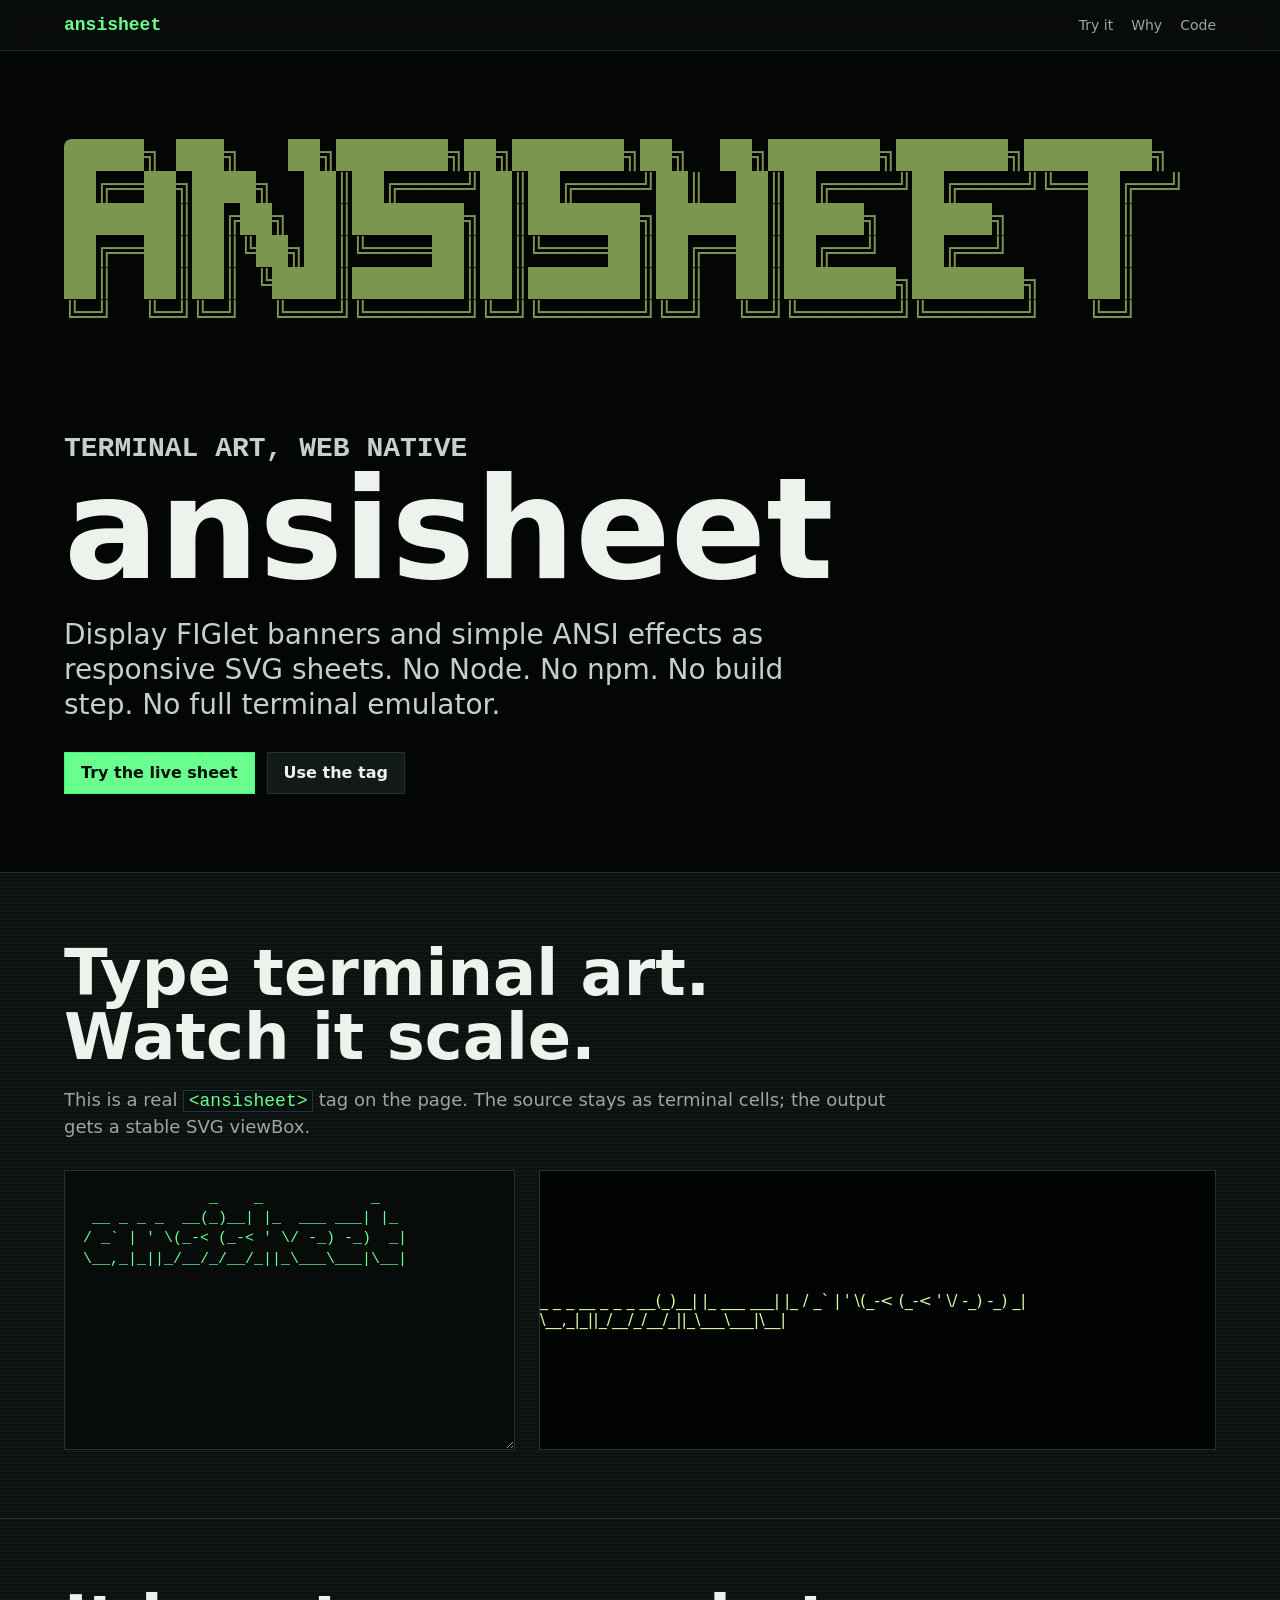
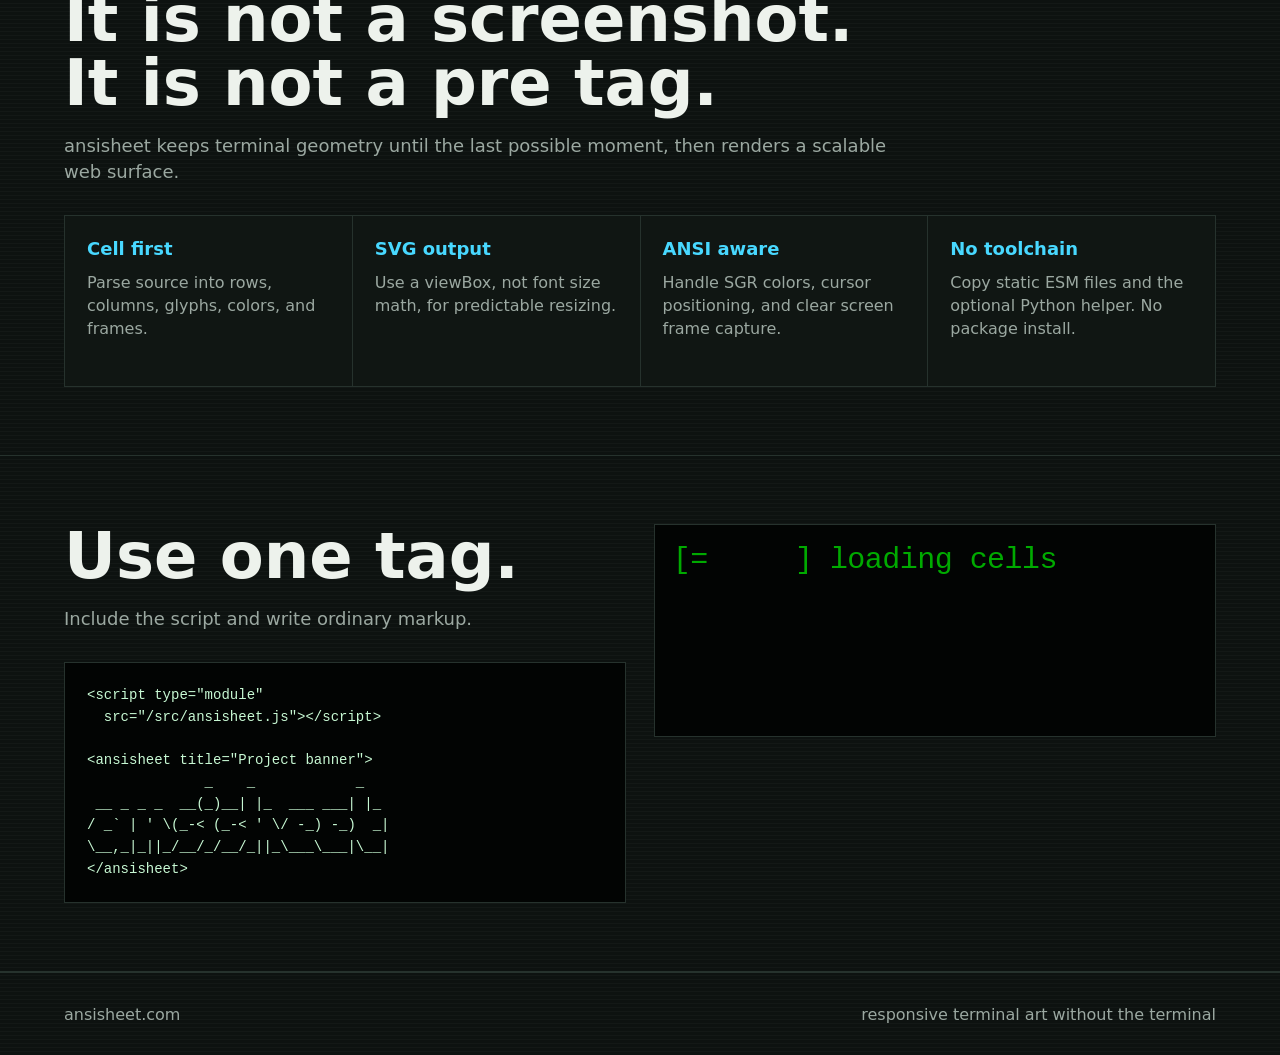
==== index.html @ 781d9dc8 "Tighten ansisheet examples" ====
<!doctype html>
<html lang="en">
  <head>
    <meta charset="utf-8">
    <meta name="viewport" content="width=device-width, initial-scale=1">
    <title>ansisheet</title>
    <meta
      name="description"
      content="Responsive FIGlet and ANSI art rendering for modern websites. No Node, no npm, no build step."
    >
    <script type="module" src="./src/ansisheet.js"></script>
    <style>
      :root {
        color-scheme: dark;
        --ink: #edf2ec;
        --muted: #9ba8a1;
        --line: #26322d;
        --panel: #101613;
        --void: #030504;
        --green: #69ff8f;
        --cyan: #48d8ff;
        --magenta: #ff4fd8;
        --amber: #ffd35a;
        font-family: Inter, ui-sans-serif, system-ui, -apple-system, BlinkMacSystemFont, "Segoe UI", sans-serif;
        background: var(--void);
        color: var(--ink);
      }

      * {
        box-sizing: border-box;
      }

      body {
        margin: 0;
        min-height: 100vh;
        background:
          repeating-linear-gradient(0deg, rgba(255,255,255,0.025), rgba(255,255,255,0.025) 1px, transparent 1px, transparent 4px),
          #0d1210;
      }

      a {
        color: inherit;
      }

      header {
        position: sticky;
        top: 0;
        z-index: 20;
        display: flex;
        align-items: center;
        justify-content: space-between;
        gap: 24px;
        padding: 16px max(22px, 5vw);
        border-bottom: 1px solid rgba(105, 255, 143, 0.16);
        background: rgba(7, 11, 9, 0.86);
        backdrop-filter: blur(14px);
      }

      .brand {
        font: 800 18px/1 ui-monospace, SFMono-Regular, Menlo, Monaco, Consolas, monospace;
        color: var(--green);
        text-decoration: none;
      }

      nav {
        display: flex;
        gap: 18px;
        color: var(--muted);
        font-size: 14px;
      }

      nav a {
        text-decoration: none;
      }

      .hero {
        position: relative;
        min-height: clamp(600px, 82svh, 820px);
        overflow: hidden;
        display: grid;
        align-content: center;
        gap: clamp(34px, 6vw, 76px);
        padding: clamp(54px, 7vw, 88px) max(22px, 5vw) clamp(48px, 7vw, 78px);
        border-bottom: 1px solid var(--line);
        background: #040605;
      }

      .hero-art {
        position: relative;
        z-index: 1;
        width: min(1120px, 100%);
        opacity: 0.58;
        filter: saturate(1.35);
        pointer-events: none;
      }

      .hero-art ansisheet {
        --ansisheet-bg: transparent;
      }

      .hero-copy {
        position: relative;
        z-index: 2;
        max-width: 980px;
      }

      .kicker {
        margin: 0 0 18px;
        color: var(--amber);
        font: 700 13px/1 ui-monospace, SFMono-Regular, Menlo, Monaco, Consolas, monospace;
        text-transform: uppercase;
      }

      h1 {
        margin: 0;
        max-width: 980px;
        font-size: clamp(54px, 11vw, 156px);
        line-height: 0.9;
        letter-spacing: 0;
      }

      .hero p {
        margin: 24px 0 0;
        max-width: 780px;
        color: #c6d0ca;
        font-size: clamp(18px, 2.2vw, 28px);
        line-height: 1.25;
      }

      .actions {
        display: flex;
        flex-wrap: wrap;
        gap: 12px;
        margin-top: 30px;
      }

      .button {
        display: inline-flex;
        align-items: center;
        min-height: 42px;
        padding: 0 16px;
        border: 1px solid var(--line);
        background: #111a16;
        color: var(--ink);
        text-decoration: none;
        font-weight: 700;
      }

      .button.primary {
        border-color: #3bff73;
        color: #041007;
        background: var(--green);
      }

      section {
        padding: 68px max(22px, 5vw);
      }

      .band {
        border-bottom: 1px solid var(--line);
      }

      .section-head {
        max-width: 860px;
        margin-bottom: 30px;
      }

      h2 {
        margin: 0;
        font-size: clamp(32px, 5vw, 72px);
        line-height: 1;
        letter-spacing: 0;
      }

      .section-head p {
        margin: 18px 0 0;
        color: var(--muted);
        font-size: 18px;
        line-height: 1.45;
      }

      code {
        font-family: ui-monospace, SFMono-Regular, Menlo, Monaco, Consolas, monospace;
      }

      p code {
        padding: 0 0.25em;
        border: 1px solid rgba(72, 216, 255, 0.2);
        background: #07100c;
        color: var(--green);
      }

      .lab {
        display: grid;
        grid-template-columns: minmax(280px, 0.8fr) minmax(320px, 1.2fr);
        gap: 24px;
        align-items: stretch;
        inline-size: 100%;
        max-inline-size: 100%;
      }

      .lab > *,
      .codeband > *,
      .features > * {
        min-inline-size: 0;
      }

      textarea {
        width: 100%;
        min-inline-size: 0;
        min-height: 280px;
        resize: vertical;
        border: 1px solid var(--line);
        border-radius: 0;
        background: #070b09;
        color: var(--green);
        padding: 18px;
        font: 15px/1.35 ui-monospace, SFMono-Regular, Menlo, Monaco, Consolas, monospace;
      }

      .preview {
        border: 1px solid var(--line);
        background: #020403;
        min-height: 280px;
        display: grid;
        align-items: center;
        overflow: hidden;
      }

      .preview ansisheet {
        --ansisheet-bg: transparent;
        --ansisheet-padding: 18px;
      }

      .features {
        display: grid;
        grid-template-columns: repeat(4, minmax(0, 1fr));
        gap: 1px;
        background: var(--line);
        border: 1px solid var(--line);
      }

      .feature {
        background: var(--panel);
        padding: 22px;
        min-height: 170px;
      }

      .feature strong {
        display: block;
        margin-bottom: 12px;
        color: var(--cyan);
        font-size: 18px;
      }

      .feature p {
        margin: 0;
        color: var(--muted);
        line-height: 1.45;
      }

      .codeband {
        display: grid;
        grid-template-columns: minmax(0, 1fr) minmax(0, 1fr);
        gap: 28px;
        align-items: start;
        inline-size: 100%;
        max-inline-size: 100%;
      }

      pre {
        overflow: auto;
        max-inline-size: 100%;
        margin: 0;
        border: 1px solid var(--line);
        background: #020403;
        color: #c7f8d3;
        padding: 22px;
        font: 14px/1.55 ui-monospace, SFMono-Regular, Menlo, Monaco, Consolas, monospace;
      }

      .motion {
        border: 1px solid var(--line);
        background: #020403;
        padding: 18px;
        overflow: hidden;
      }

      .motion ansisheet {
        --ansisheet-bg: transparent;
      }

      footer {
        display: flex;
        flex-wrap: wrap;
        justify-content: space-between;
        gap: 18px;
        padding: 32px max(22px, 5vw);
        color: var(--muted);
        border-top: 1px solid var(--line);
      }

      @media (max-width: 860px) {
        nav {
          display: none;
        }

        .lab,
        .codeband {
          grid-template-columns: 1fr;
        }

        .features {
          grid-template-columns: 1fr;
        }

        .hero {
          min-height: auto;
          align-content: start;
        }

        .hero-art {
          opacity: 0.45;
        }
      }

      @media (min-width: 861px) and (max-width: 1120px) {
        .features {
          grid-template-columns: repeat(2, minmax(0, 1fr));
        }
      }
    </style>
  </head>
  <body>
    <header>
      <a class="brand" href="/">ansisheet</a>
      <nav aria-label="Primary">
        <a href="#try">Try it</a>
        <a href="#why">Why</a>
        <a href="#code">Code</a>
      </nav>
    </header>

    <main>
      <section class="hero">
        <div class="hero-art" aria-hidden="true">
          <ansisheet cellwidth="10" cellheight="20"> █████╗ ███╗   ██╗███████╗██╗███████╗██╗  ██╗███████╗███████╗████████╗
██╔══██╗████╗  ██║██╔════╝██║██╔════╝██║  ██║██╔════╝██╔════╝╚══██╔══╝
███████║██╔██╗ ██║███████╗██║███████╗███████║█████╗  █████╗     ██║
██╔══██║██║╚██╗██║╚════██║██║╚════██║██╔══██║██╔══╝  ██╔══╝     ██║
██║  ██║██║ ╚████║███████║██║███████║██║  ██║███████╗███████╗   ██║
╚═╝  ╚═╝╚═╝  ╚═══╝╚══════╝╚═╝╚══════╝╚═╝  ╚═╝╚══════╝╚══════╝   ╚═╝</ansisheet>
        </div>
        <div class="hero-copy">
          <p class="kicker">terminal art, web native</p>
          <h1>ansisheet</h1>
          <p>
            Display FIGlet banners and simple ANSI effects as responsive SVG sheets.
            No Node. No npm. No build step. No full terminal emulator.
          </p>
          <div class="actions">
            <a class="button primary" href="#try">Try the live sheet</a>
            <a class="button" href="#code">Use the tag</a>
          </div>
        </div>
      </section>

      <section class="band" id="try">
        <div class="section-head">
          <h2>Type terminal art. Watch it scale.</h2>
          <p>
            This is a real <code>&lt;ansisheet&gt;</code> tag on the page. The
            source stays as terminal cells; the output gets a stable SVG viewBox.
          </p>
        </div>
        <div class="lab">
          <textarea id="source" spellcheck="false">              _    _            _
 __ _ _ _  __(_)__| |_  ___ ___| |_
/ _` | ' \(_-&lt; (_-&lt; ' \/ -_) -_)  _|
\__,_|_||_/__/_/__/_||_\___\___|\__|</textarea>
          <div class="preview">
            <ansisheet id="live" title="Live ansisheet preview"></ansisheet>
          </div>
        </div>
      </section>

      <section class="band" id="why">
        <div class="section-head">
          <h2>It is not a screenshot. It is not a pre tag.</h2>
          <p>
            ansisheet keeps terminal geometry until the last possible moment,
            then renders a scalable web surface.
          </p>
        </div>
        <div class="features">
          <div class="feature">
            <strong>Cell first</strong>
            <p>Parse source into rows, columns, glyphs, colors, and frames.</p>
          </div>
          <div class="feature">
            <strong>SVG output</strong>
            <p>Use a viewBox, not font size math, for predictable resizing.</p>
          </div>
          <div class="feature">
            <strong>ANSI aware</strong>
            <p>Handle SGR colors, cursor positioning, and clear screen frame capture.</p>
          </div>
          <div class="feature">
            <strong>No toolchain</strong>
            <p>Copy static ESM files and the optional Python helper. No package install.</p>
          </div>
        </div>
      </section>

      <section class="band" id="code">
        <div class="codeband">
          <div>
            <div class="section-head">
              <h2>Use one tag.</h2>
              <p>Include the script and write ordinary markup.</p>
            </div>
            <pre><code>&lt;script type="module"
  src="/src/ansisheet.js"&gt;&lt;/script&gt;

&lt;ansisheet title="Project banner"&gt;
              _    _            _
 __ _ _ _  __(_)__| |_  ___ ___| |_
/ _` | ' \(_-&lt; (_-&lt; ' \/ -_) -_)  _|
\__,_|_||_/__/_/__/_||_\___\___|\__|
&lt;/ansisheet&gt;</code></pre>
          </div>
          <div class="motion">
            <ansisheet id="motion" cols="30" rows="5" autoplay fps="3"></ansisheet>
          </div>
        </div>
      </section>
    </main>

    <footer>
      <span>ansisheet.com</span>
      <span>responsive terminal art without the terminal</span>
    </footer>

    <script type="module">
      const source = document.querySelector("#source");
      const live = document.querySelector("#live");
      const update = () => {
        live.textContent = source.value;
      };
      source.addEventListener("input", update);
      update();

      document.querySelector("#motion").setAttribute(
        "text",
        [
          "\x1b[32m[=     ] loading cells\x1b[0m",
          "\x1b[2J\x1b[33m[===   ] mapping glyphs\x1b[0m",
          "\x1b[2J\x1b[35m[===== ] drawing svg\x1b[0m",
          "\x1b[2J\x1b[32m[======] sheet ready\x1b[0m",
        ].join("")
      );
    </script>
  </body>
</html>
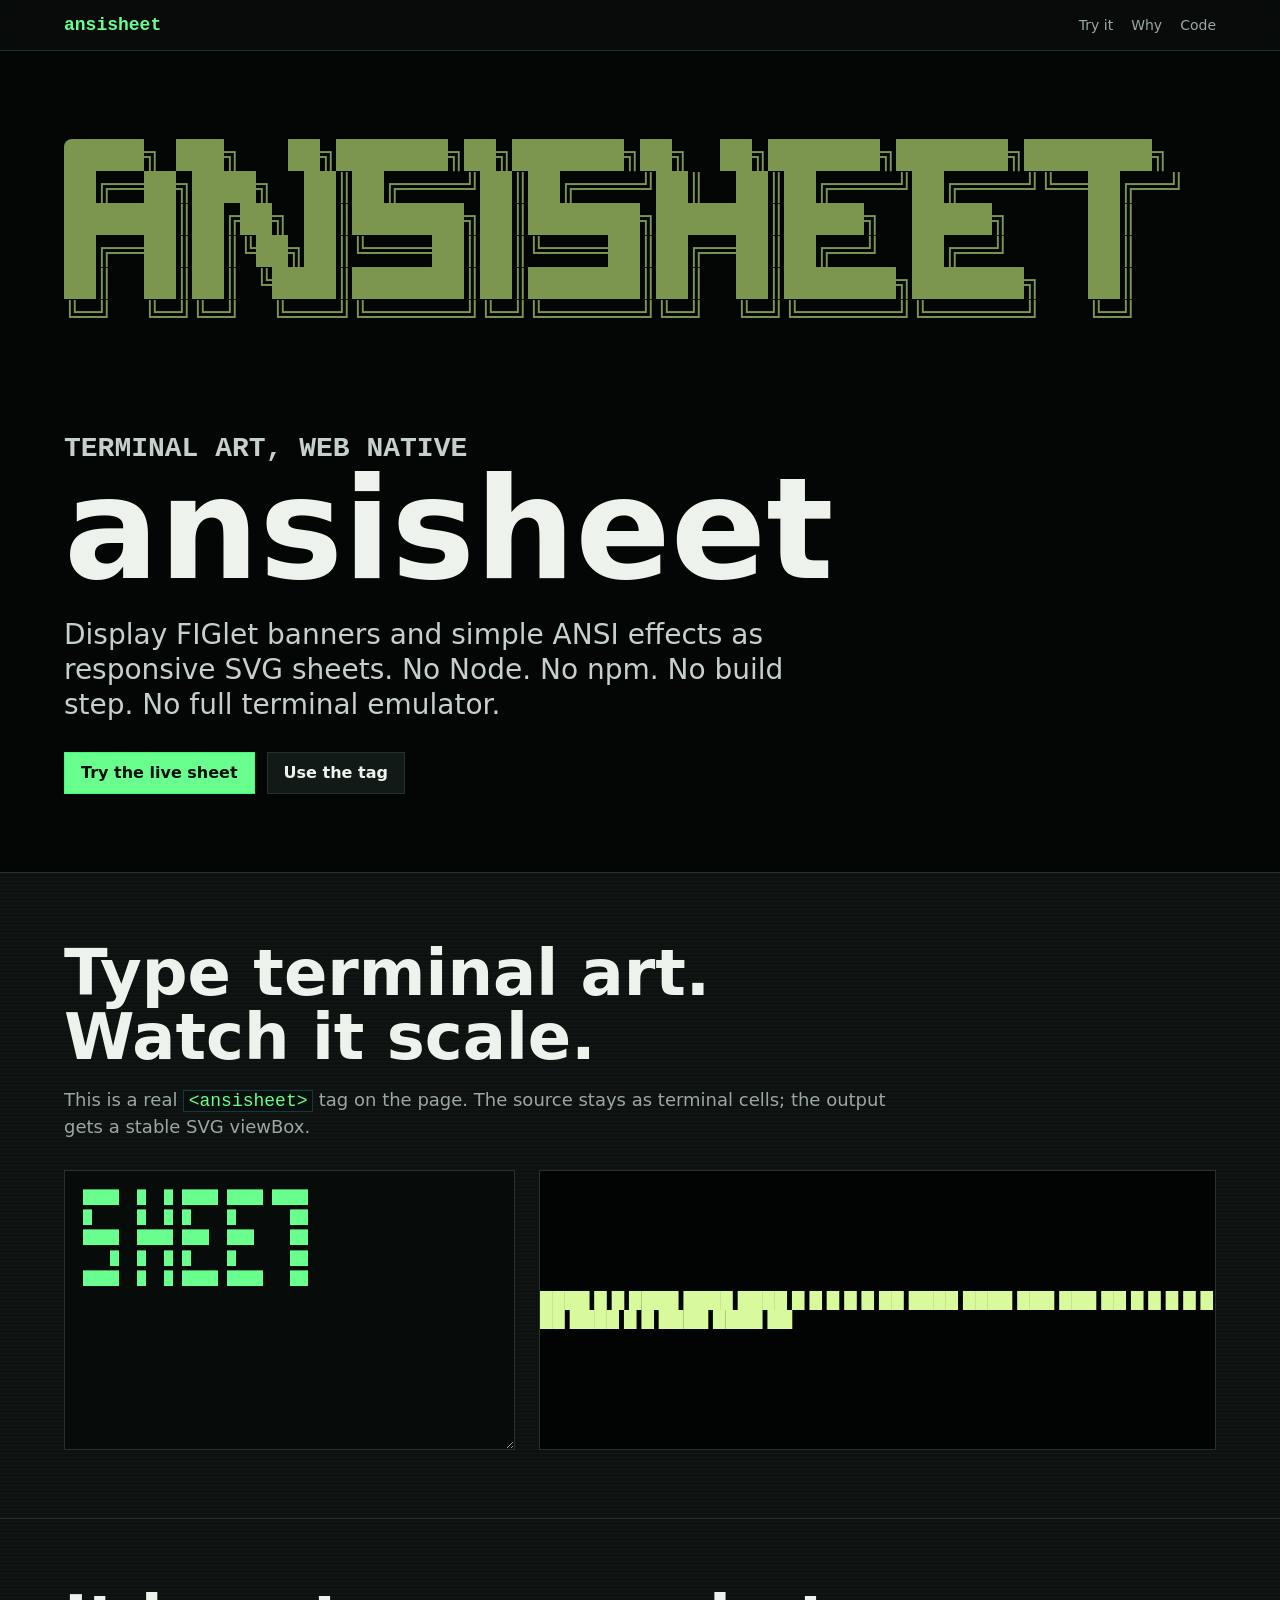
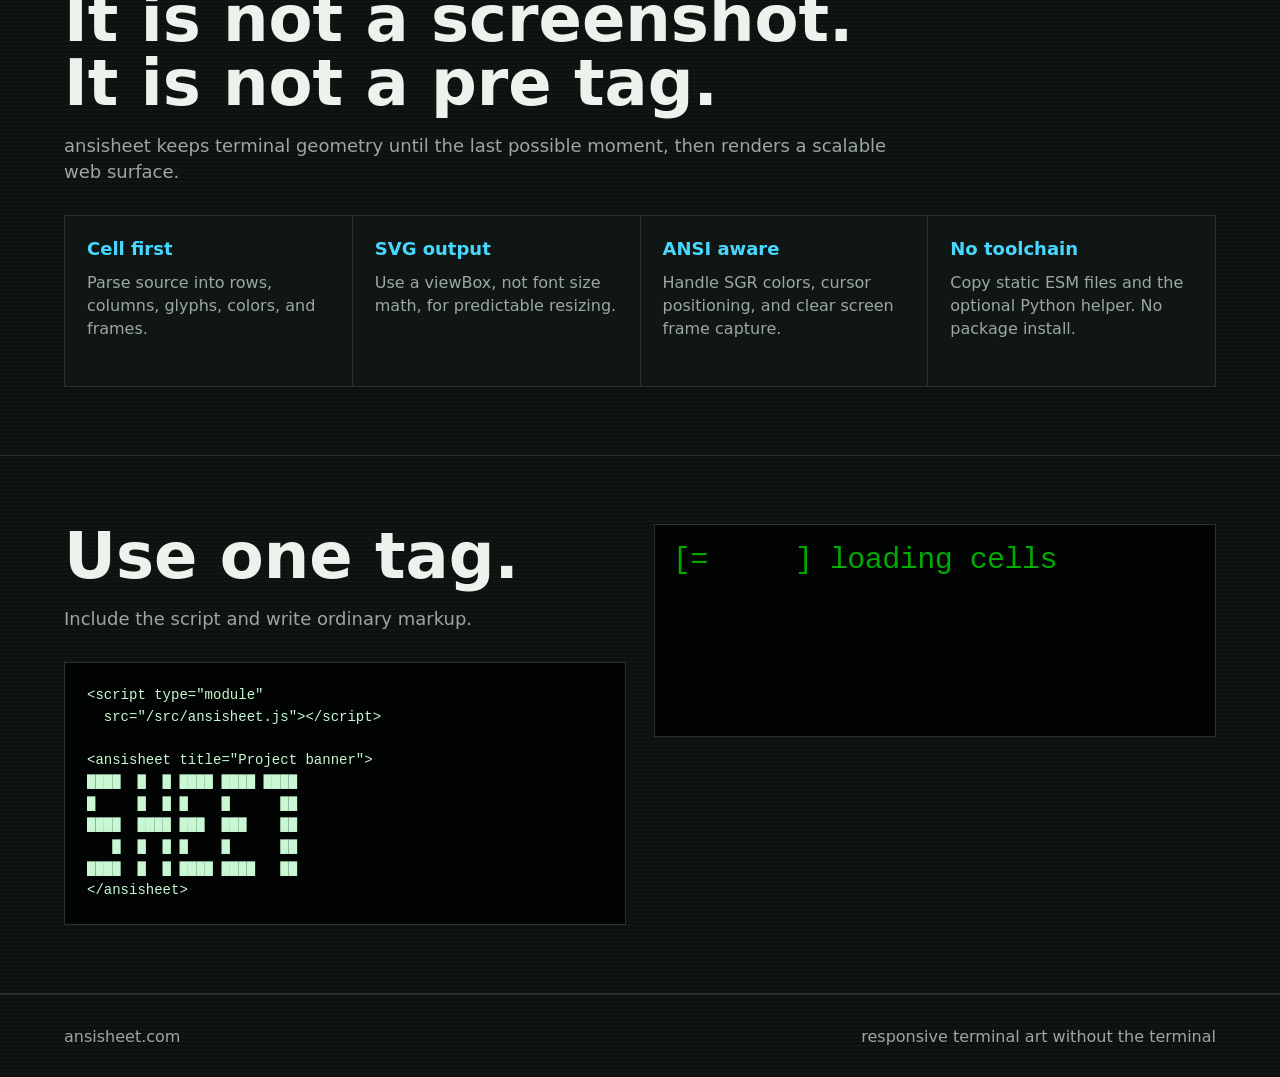
==== commit 59edb9cb: "Use clearer block art examples" ====
--- a/index.html
+++ b/index.html
@@ -374,10 +374,11 @@
           </p>
         </div>
         <div class="lab">
-          <textarea id="source" spellcheck="false">              _    _            _
- __ _ _ _  __(_)__| |_  ___ ___| |_
-/ _` | ' \(_-&lt; (_-&lt; ' \/ -_) -_)  _|
-\__,_|_||_/__/_/__/_||_\___\___|\__|</textarea>
+          <textarea id="source" spellcheck="false">████  █  █ ████ ████ ████
+█     █  █ █    █      ██
+████  ████ ███  ███    ██
+   █  █  █ █    █      ██
+████  █  █ ████ ████   ██</textarea>
           <div class="preview">
             <ansisheet id="live" title="Live ansisheet preview"></ansisheet>
           </div>
@@ -423,10 +424,11 @@
   src="/src/ansisheet.js"&gt;&lt;/script&gt;
 
 &lt;ansisheet title="Project banner"&gt;
-              _    _            _
- __ _ _ _  __(_)__| |_  ___ ___| |_
-/ _` | ' \(_-&lt; (_-&lt; ' \/ -_) -_)  _|
-\__,_|_||_/__/_/__/_||_\___\___|\__|
+████  █  █ ████ ████ ████
+█     █  █ █    █      ██
+████  ████ ███  ███    ██
+   █  █  █ █    █      ██
+████  █  █ ████ ████   ██
 &lt;/ansisheet&gt;</code></pre>
           </div>
           <div class="motion">
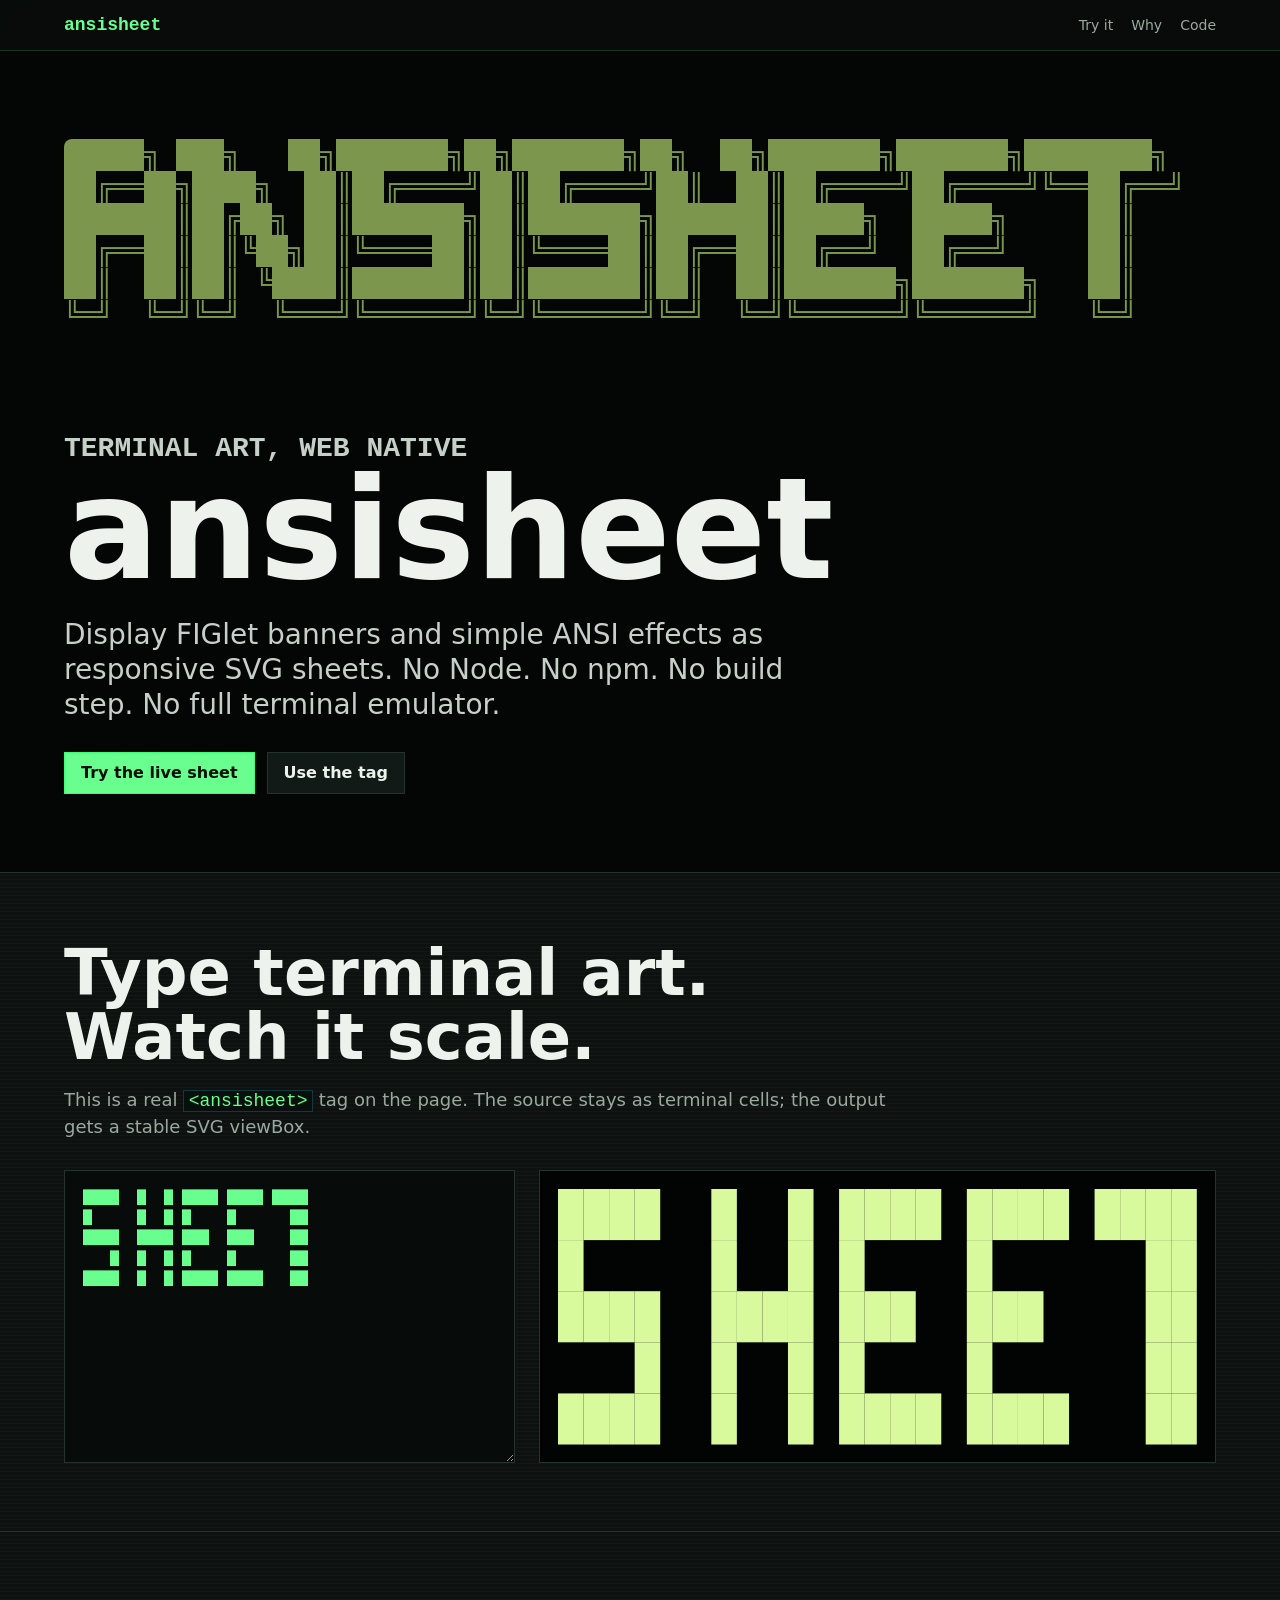
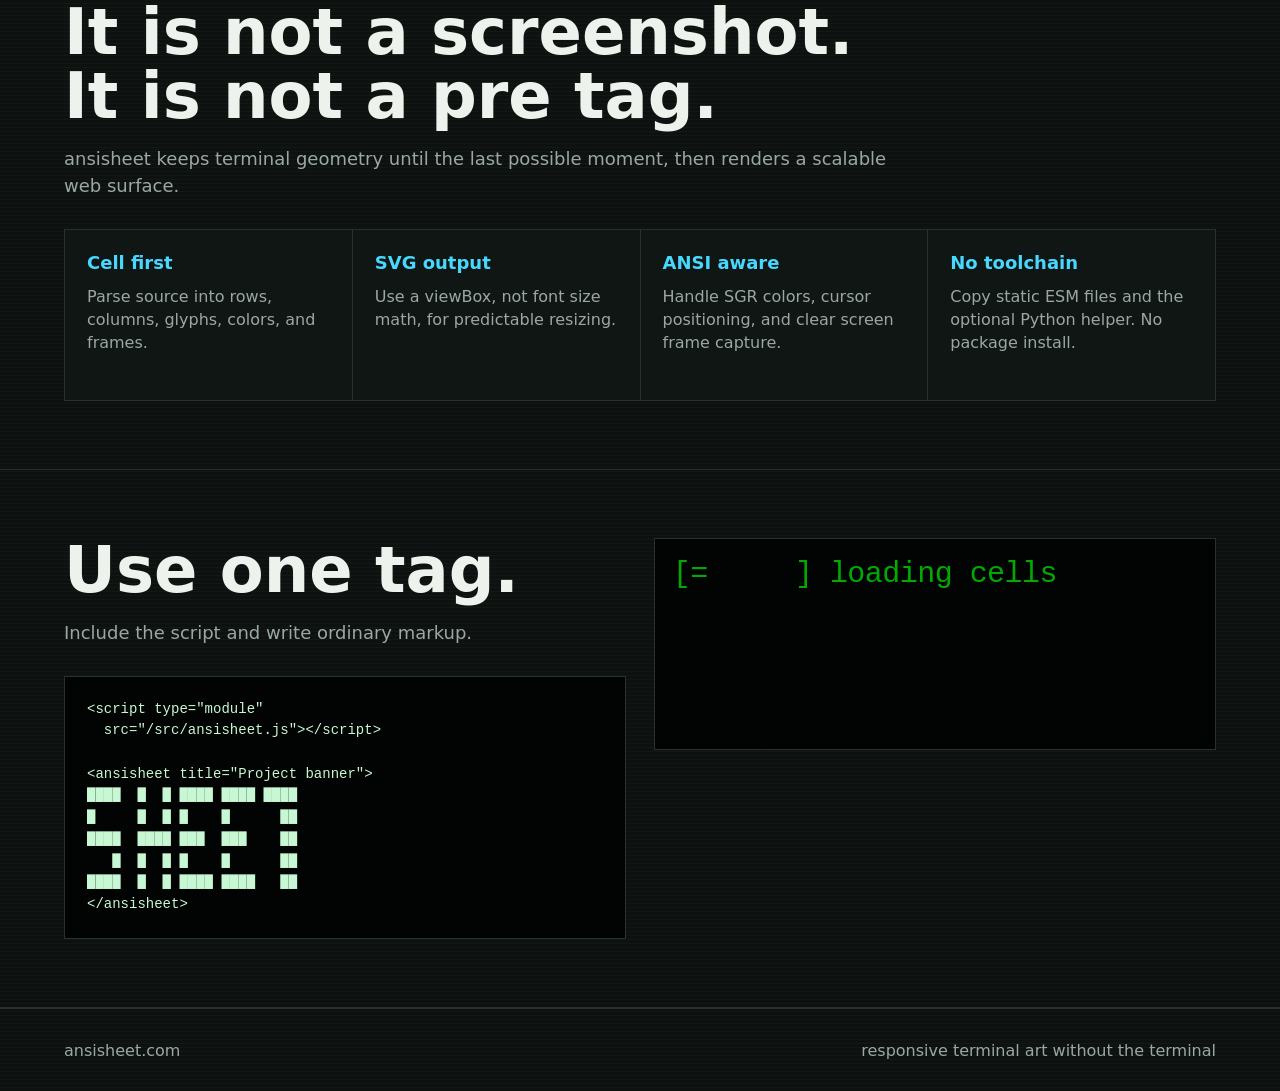
==== commit fb60fa0f: "Use explicit live ansisheet updates" ====
--- a/index.html
+++ b/index.html
@@ -444,10 +444,12 @@
     </footer>
 
     <script type="module">
+      import { upgradeAnsisheet } from "./src/ansisheet.js";
+
       const source = document.querySelector("#source");
-      const live = document.querySelector("#live");
+      const live = upgradeAnsisheet(document.querySelector("#live"));
       const update = () => {
-        live.textContent = source.value;
+        live.setText(source.value);
       };
       source.addEventListener("input", update);
       update();
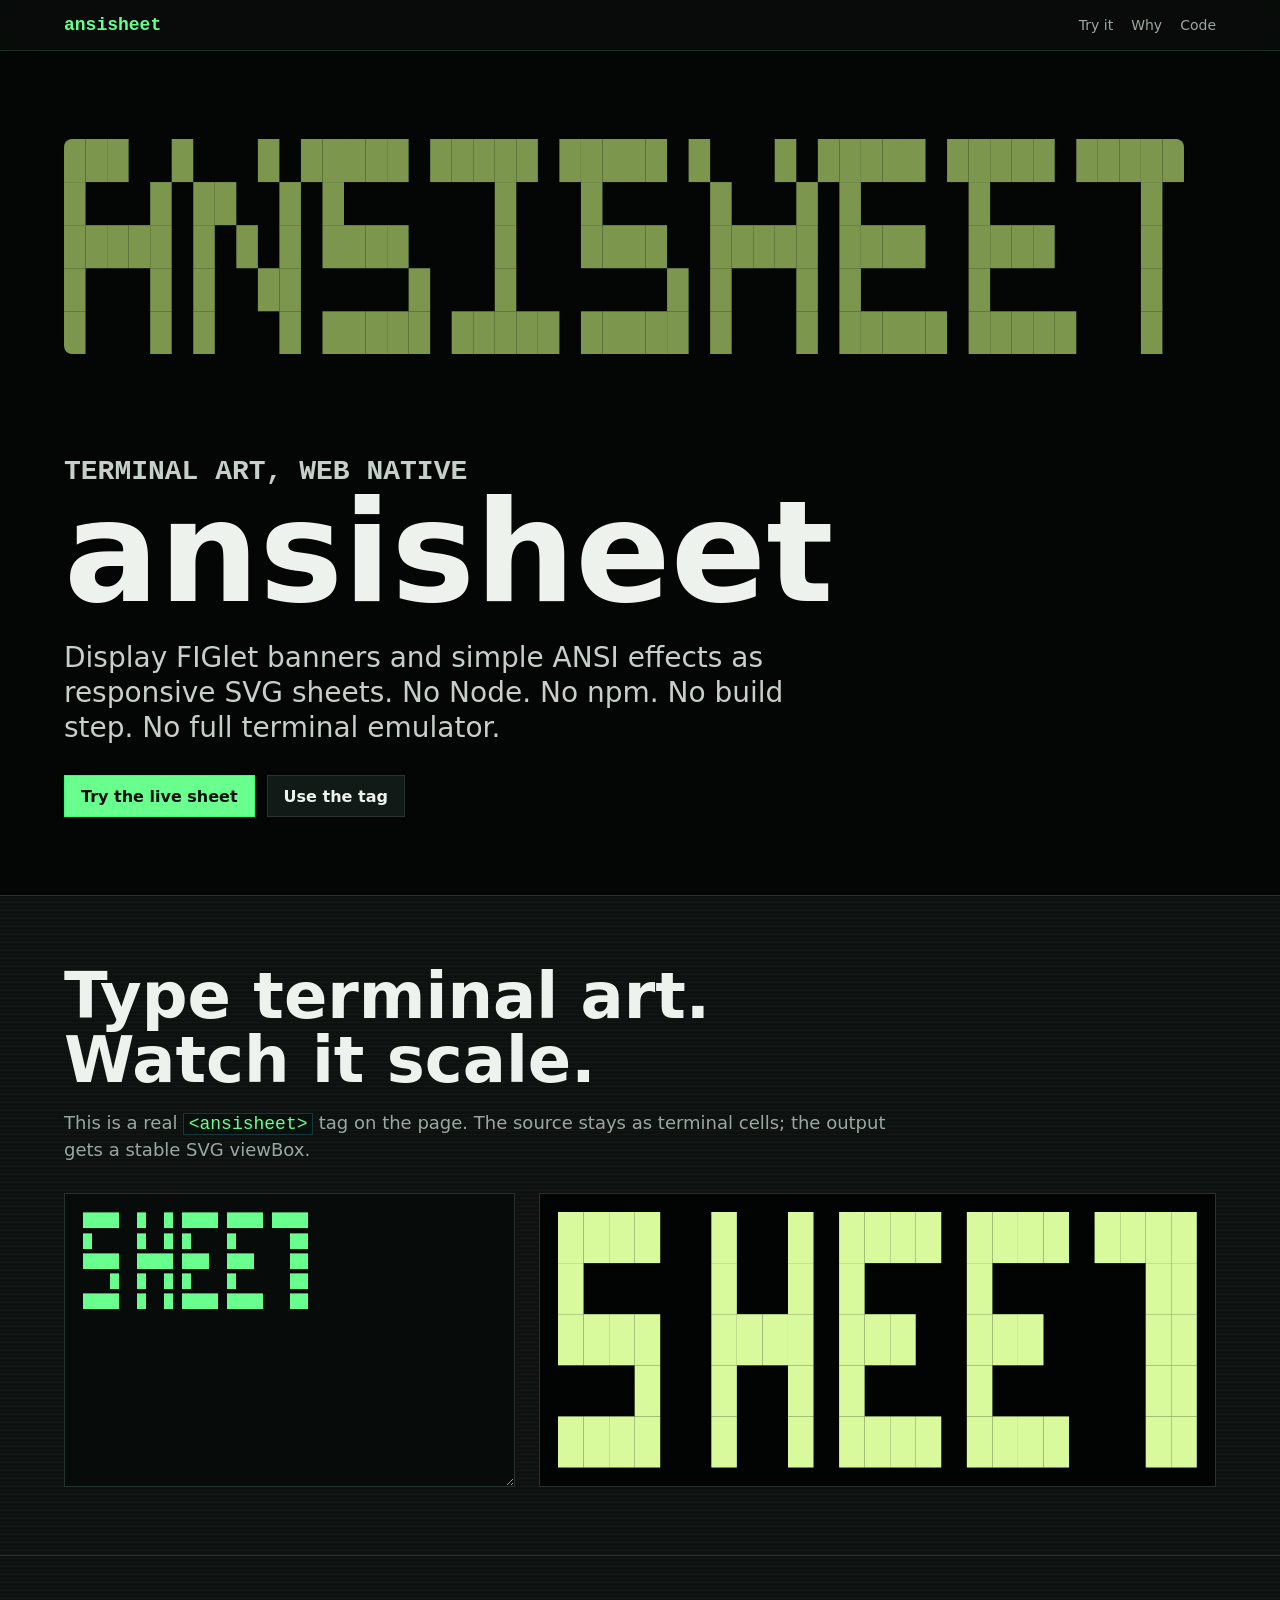
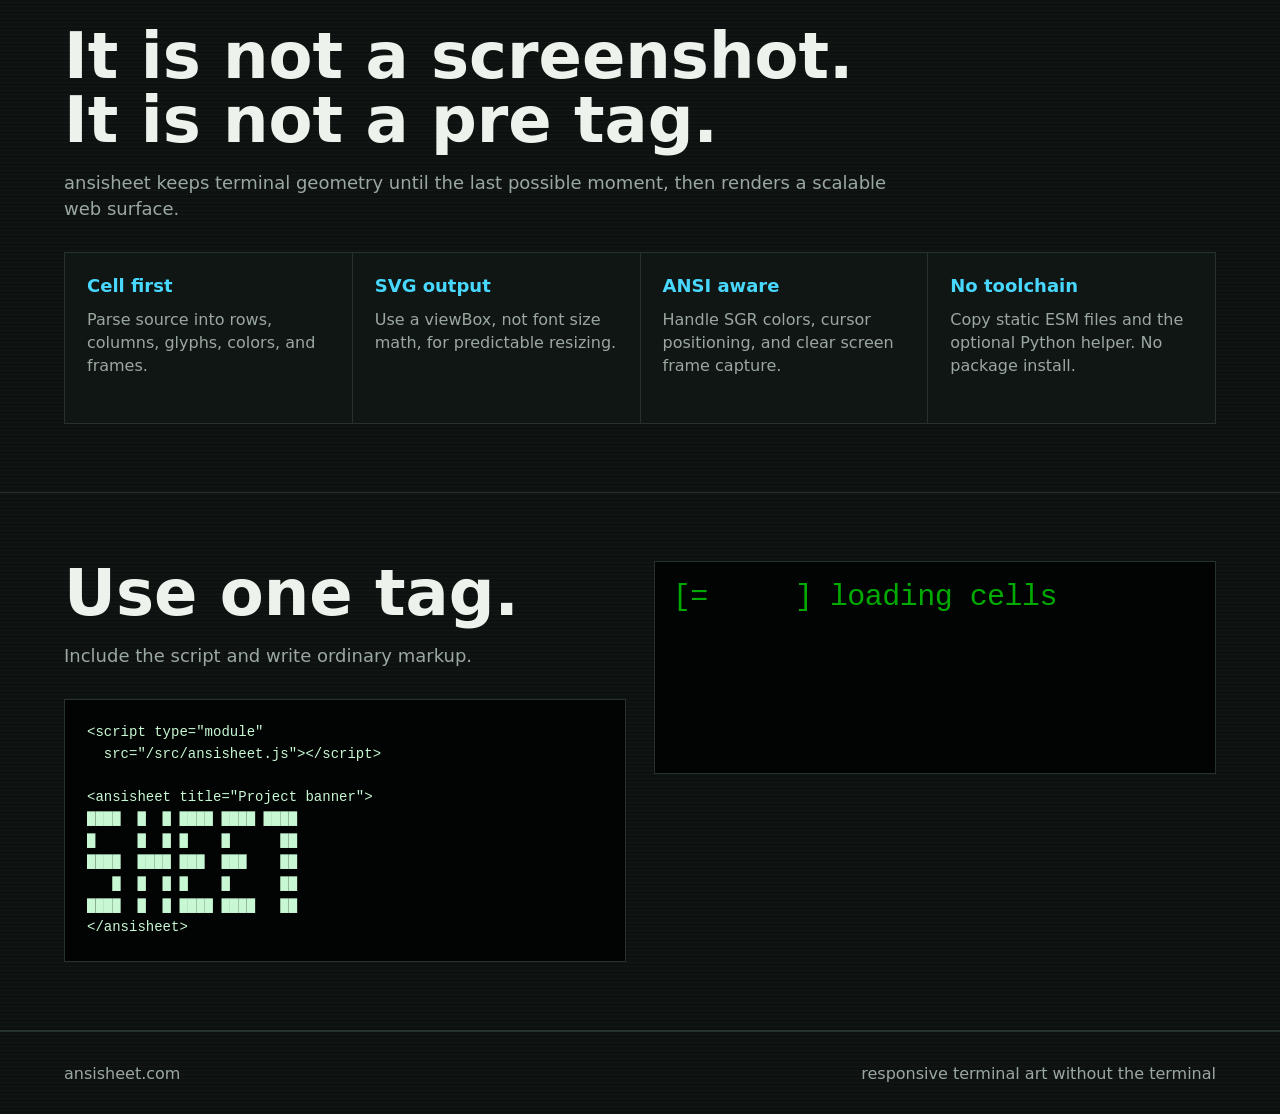
==== commit 8616c928: "Replace broken hero shadow art" ====
--- a/index.html
+++ b/index.html
@@ -344,12 +344,11 @@
     <main>
       <section class="hero">
         <div class="hero-art" aria-hidden="true">
-          <ansisheet cellwidth="10" cellheight="20"> █████╗ ███╗   ██╗███████╗██╗███████╗██╗  ██╗███████╗███████╗████████╗
-██╔══██╗████╗  ██║██╔════╝██║██╔════╝██║  ██║██╔════╝██╔════╝╚══██╔══╝
-███████║██╔██╗ ██║███████╗██║███████╗███████║█████╗  █████╗     ██║
-██╔══██║██║╚██╗██║╚════██║██║╚════██║██╔══██║██╔══╝  ██╔══╝     ██║
-██║  ██║██║ ╚████║███████║██║███████║██║  ██║███████╗███████╗   ██║
-╚═╝  ╚═╝╚═╝  ╚═══╝╚══════╝╚═╝╚══════╝╚═╝  ╚═╝╚══════╝╚══════╝   ╚═╝</ansisheet>
+          <ansisheet cellwidth="10" cellheight="20"> ███  █   █ █████ █████ █████ █   █ █████ █████ █████
+█   █ ██  █ █       █   █     █   █ █     █       █
+█████ █ █ █ ████    █   ████  █████ ████  ████    █
+█   █ █  ██     █   █       █ █   █ █     █       █
+█   █ █   █ █████ █████ █████ █   █ █████ █████   █</ansisheet>
         </div>
         <div class="hero-copy">
           <p class="kicker">terminal art, web native</p>
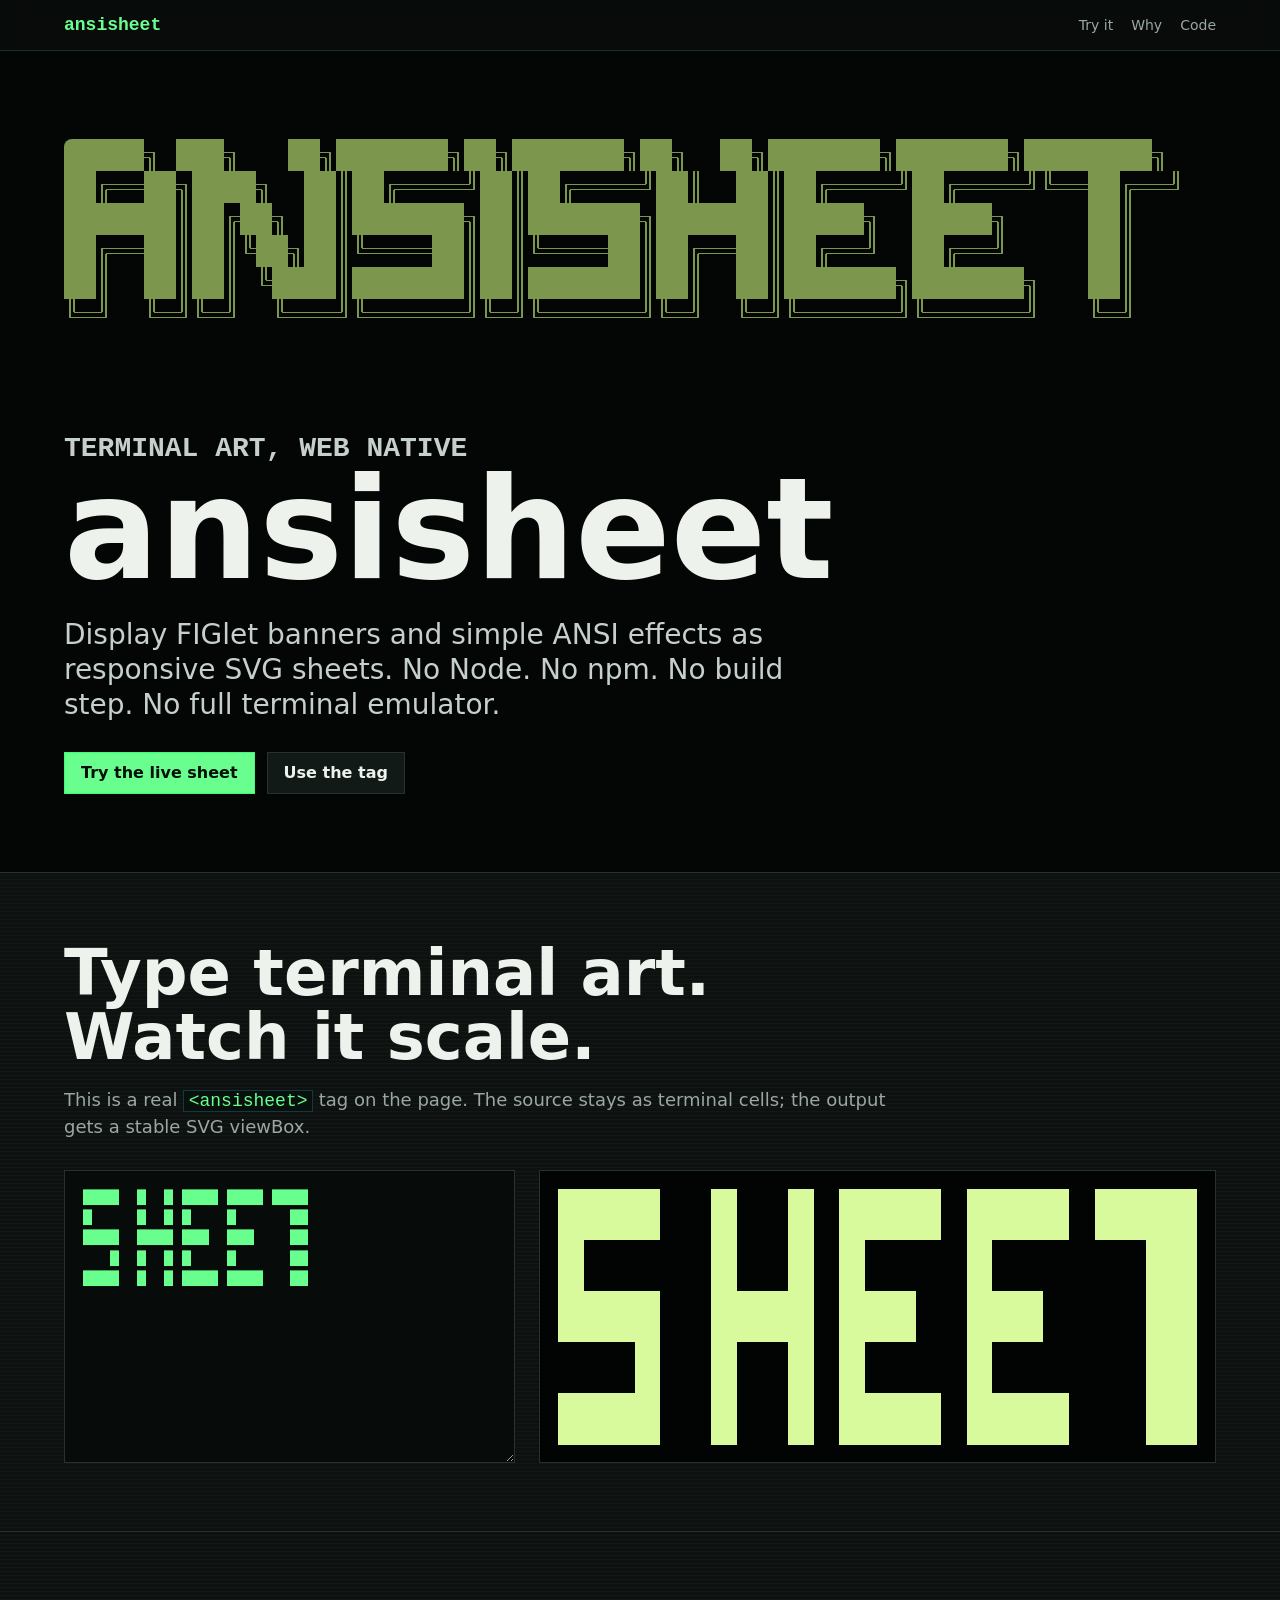
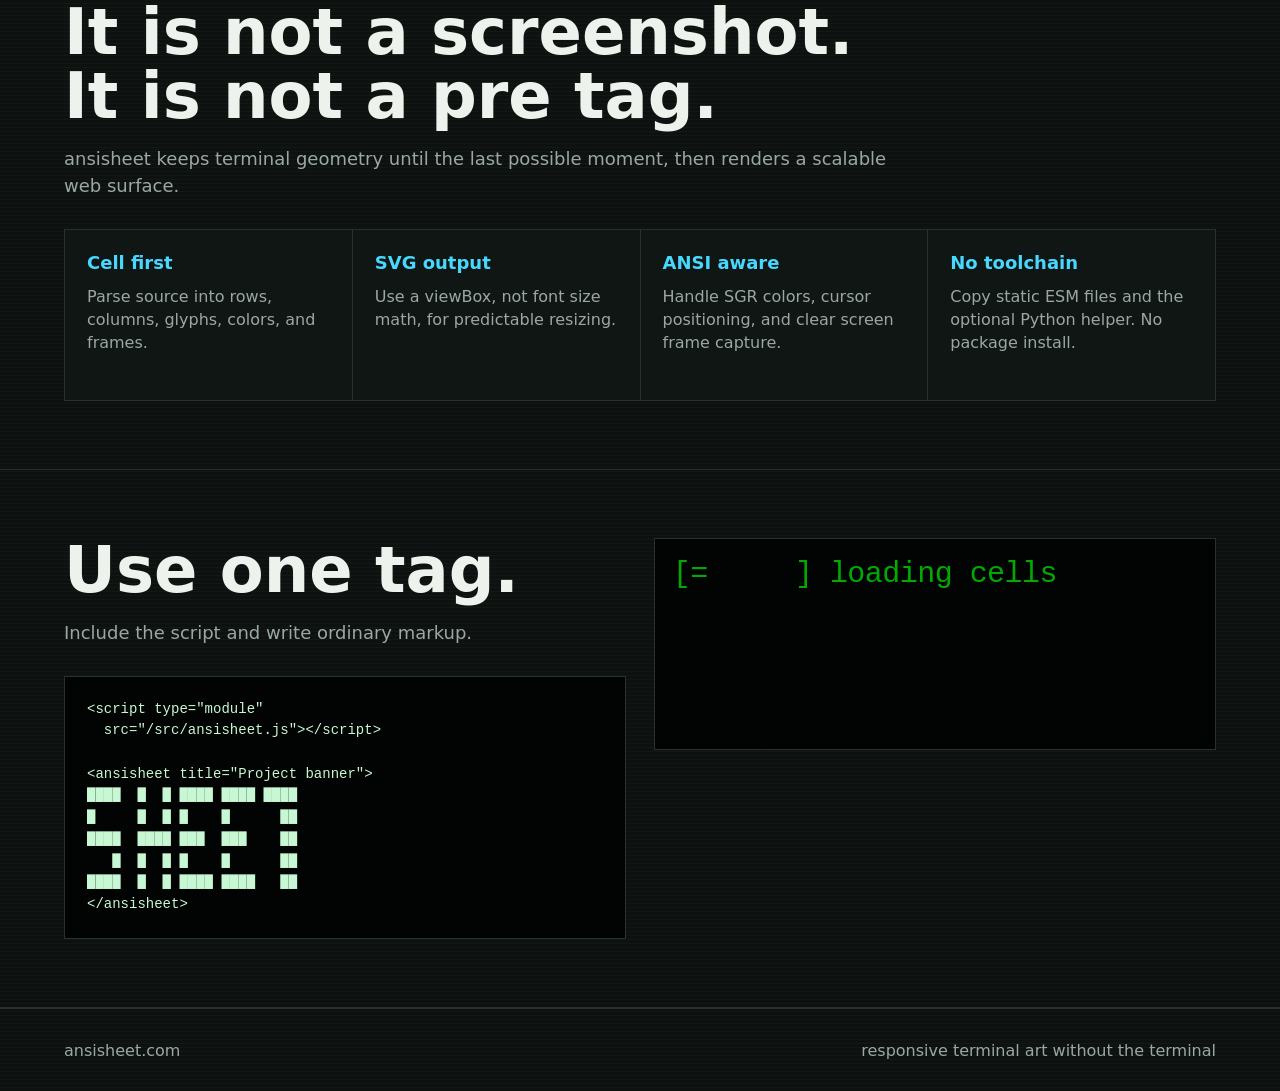
==== commit 98ef5257: "Render box drawing glyphs on the cell grid" ====
--- a/index.html
+++ b/index.html
@@ -344,11 +344,12 @@
     <main>
       <section class="hero">
         <div class="hero-art" aria-hidden="true">
-          <ansisheet cellwidth="10" cellheight="20"> ███  █   █ █████ █████ █████ █   █ █████ █████ █████
-█   █ ██  █ █       █   █     █   █ █     █       █
-█████ █ █ █ ████    █   ████  █████ ████  ████    █
-█   █ █  ██     █   █       █ █   █ █     █       █
-█   █ █   █ █████ █████ █████ █   █ █████ █████   █</ansisheet>
+          <ansisheet cellwidth="10" cellheight="20"> █████╗ ███╗   ██╗███████╗██╗███████╗██╗  ██╗███████╗███████╗████████╗
+██╔══██╗████╗  ██║██╔════╝██║██╔════╝██║  ██║██╔════╝██╔════╝╚══██╔══╝
+███████║██╔██╗ ██║███████╗██║███████╗███████║█████╗  █████╗     ██║
+██╔══██║██║╚██╗██║╚════██║██║╚════██║██╔══██║██╔══╝  ██╔══╝     ██║
+██║  ██║██║ ╚████║███████║██║███████║██║  ██║███████╗███████╗   ██║
+╚═╝  ╚═╝╚═╝  ╚═══╝╚══════╝╚═╝╚══════╝╚═╝  ╚═╝╚══════╝╚══════╝   ╚═╝</ansisheet>
         </div>
         <div class="hero-copy">
           <p class="kicker">terminal art, web native</p>
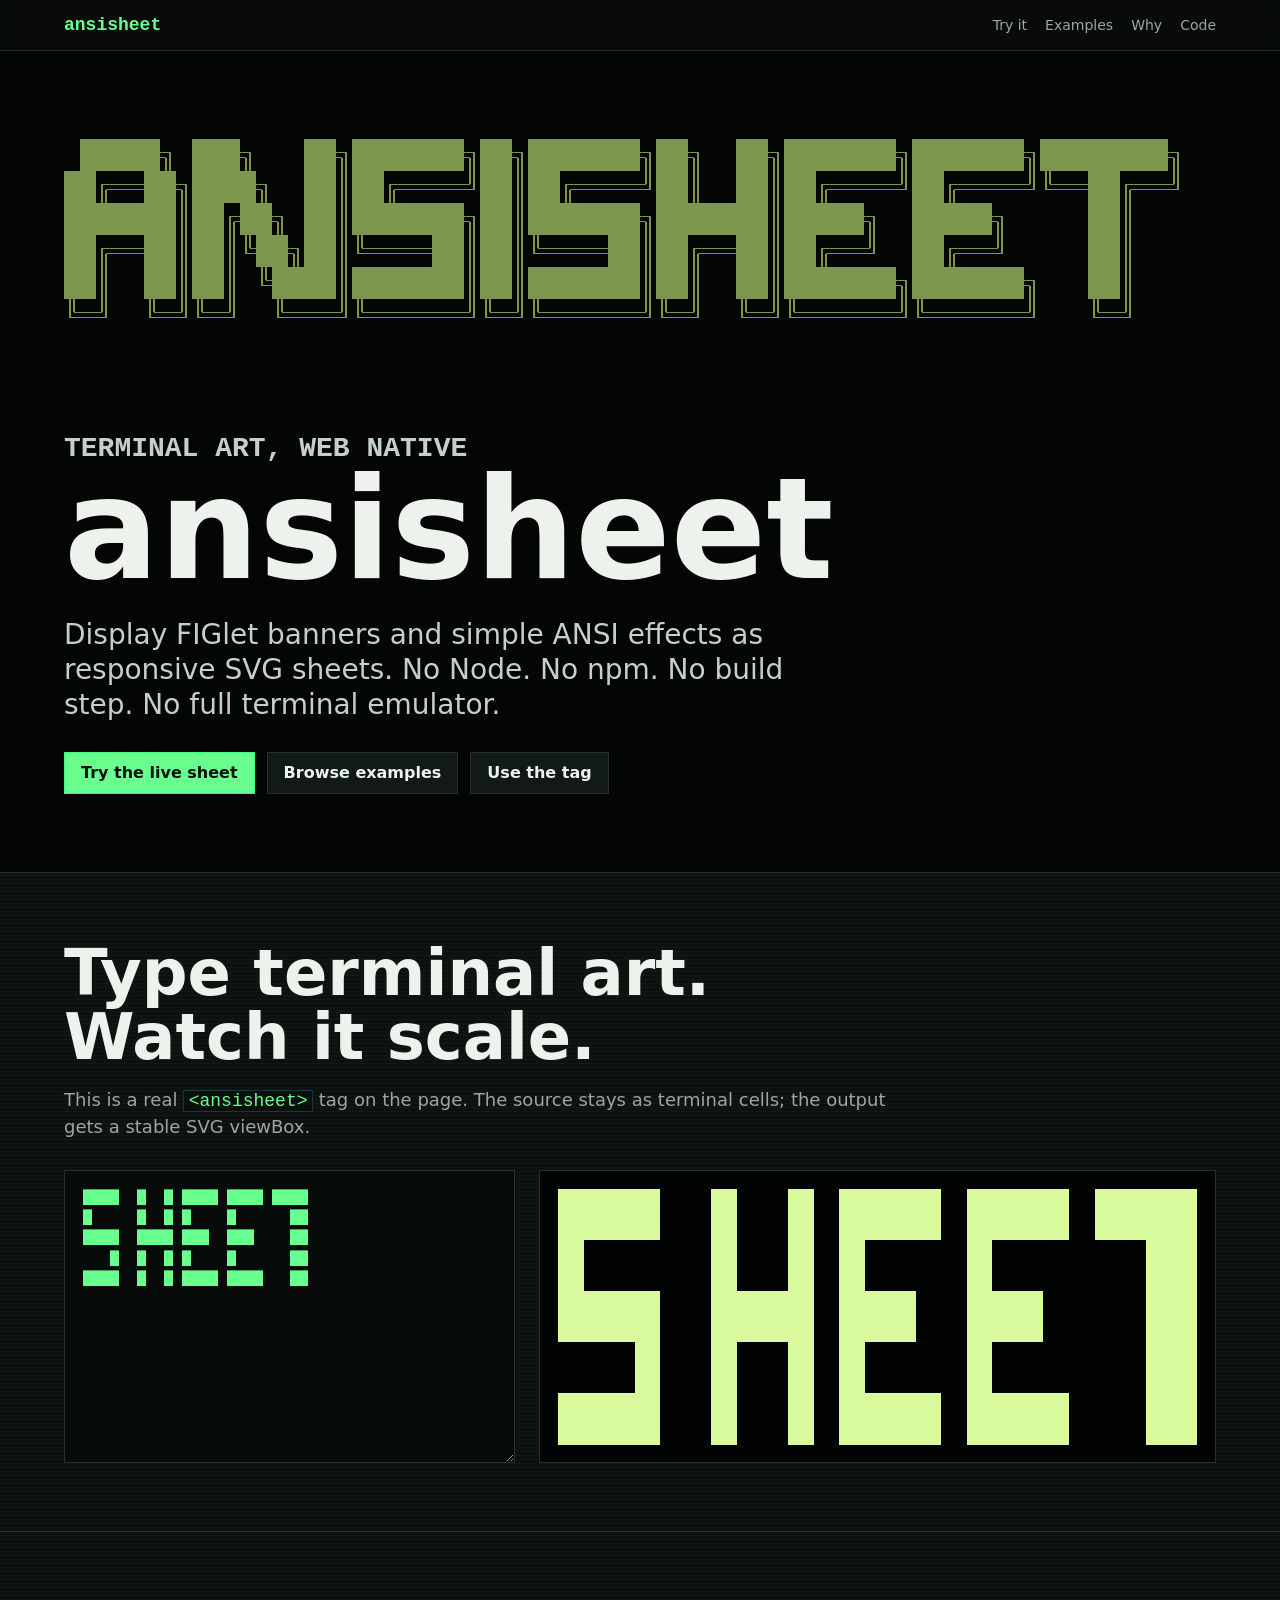
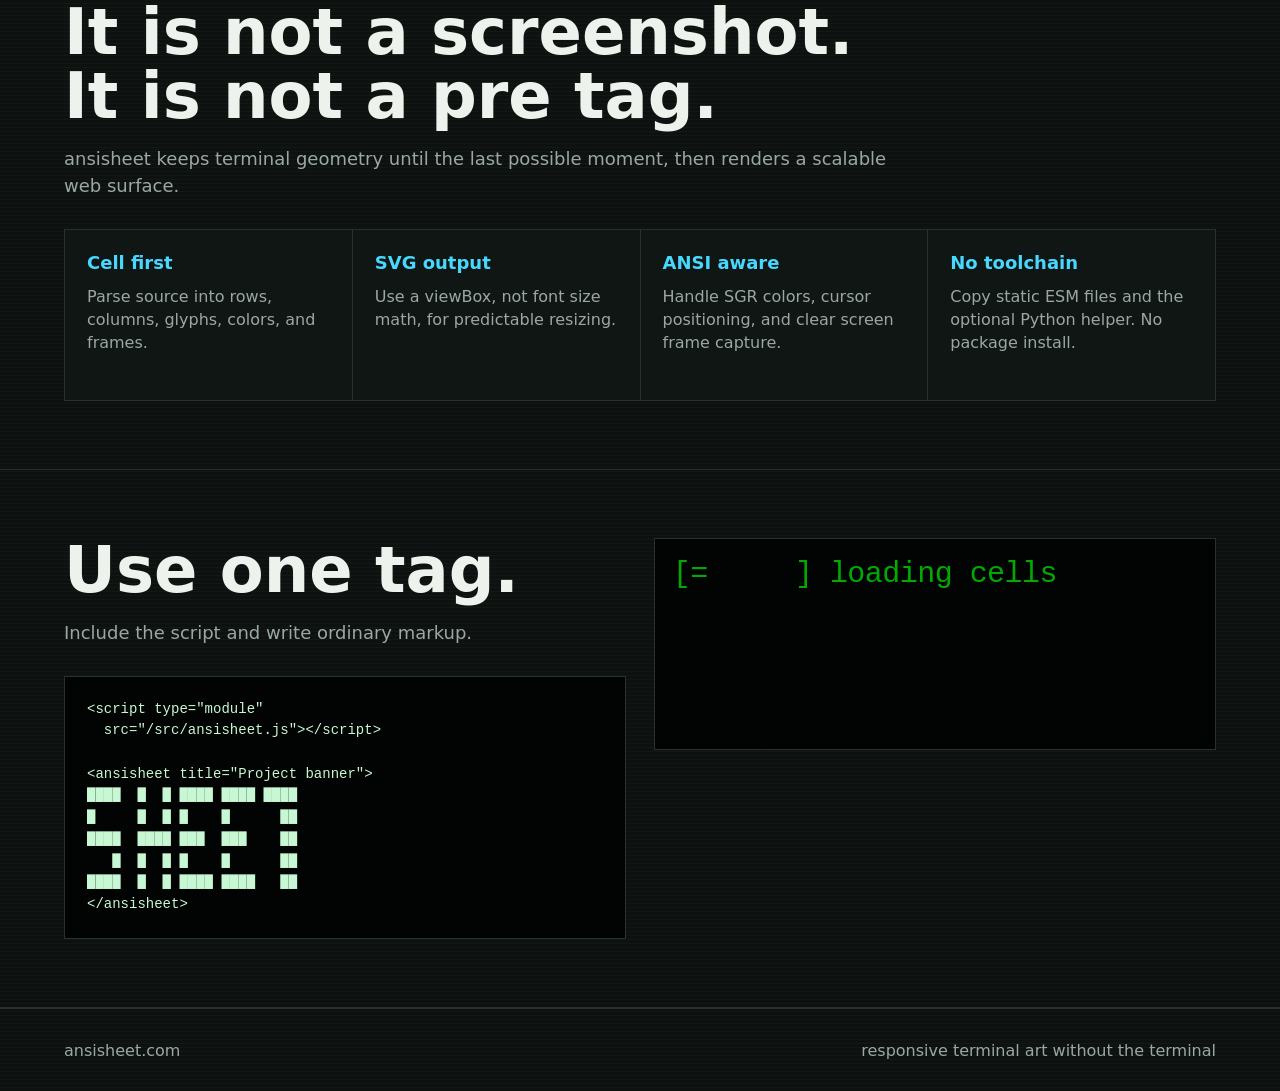
==== commit bba4dc4d: "Add ascii-banner examples page" ====
--- a/index.html
+++ b/index.html
@@ -336,6 +336,7 @@
       <a class="brand" href="/">ansisheet</a>
       <nav aria-label="Primary">
         <a href="#try">Try it</a>
+        <a href="/examples/">Examples</a>
         <a href="#why">Why</a>
         <a href="#code">Code</a>
       </nav>
@@ -360,6 +361,7 @@
           </p>
           <div class="actions">
             <a class="button primary" href="#try">Try the live sheet</a>
+            <a class="button" href="/examples/">Browse examples</a>
             <a class="button" href="#code">Use the tag</a>
           </div>
         </div>
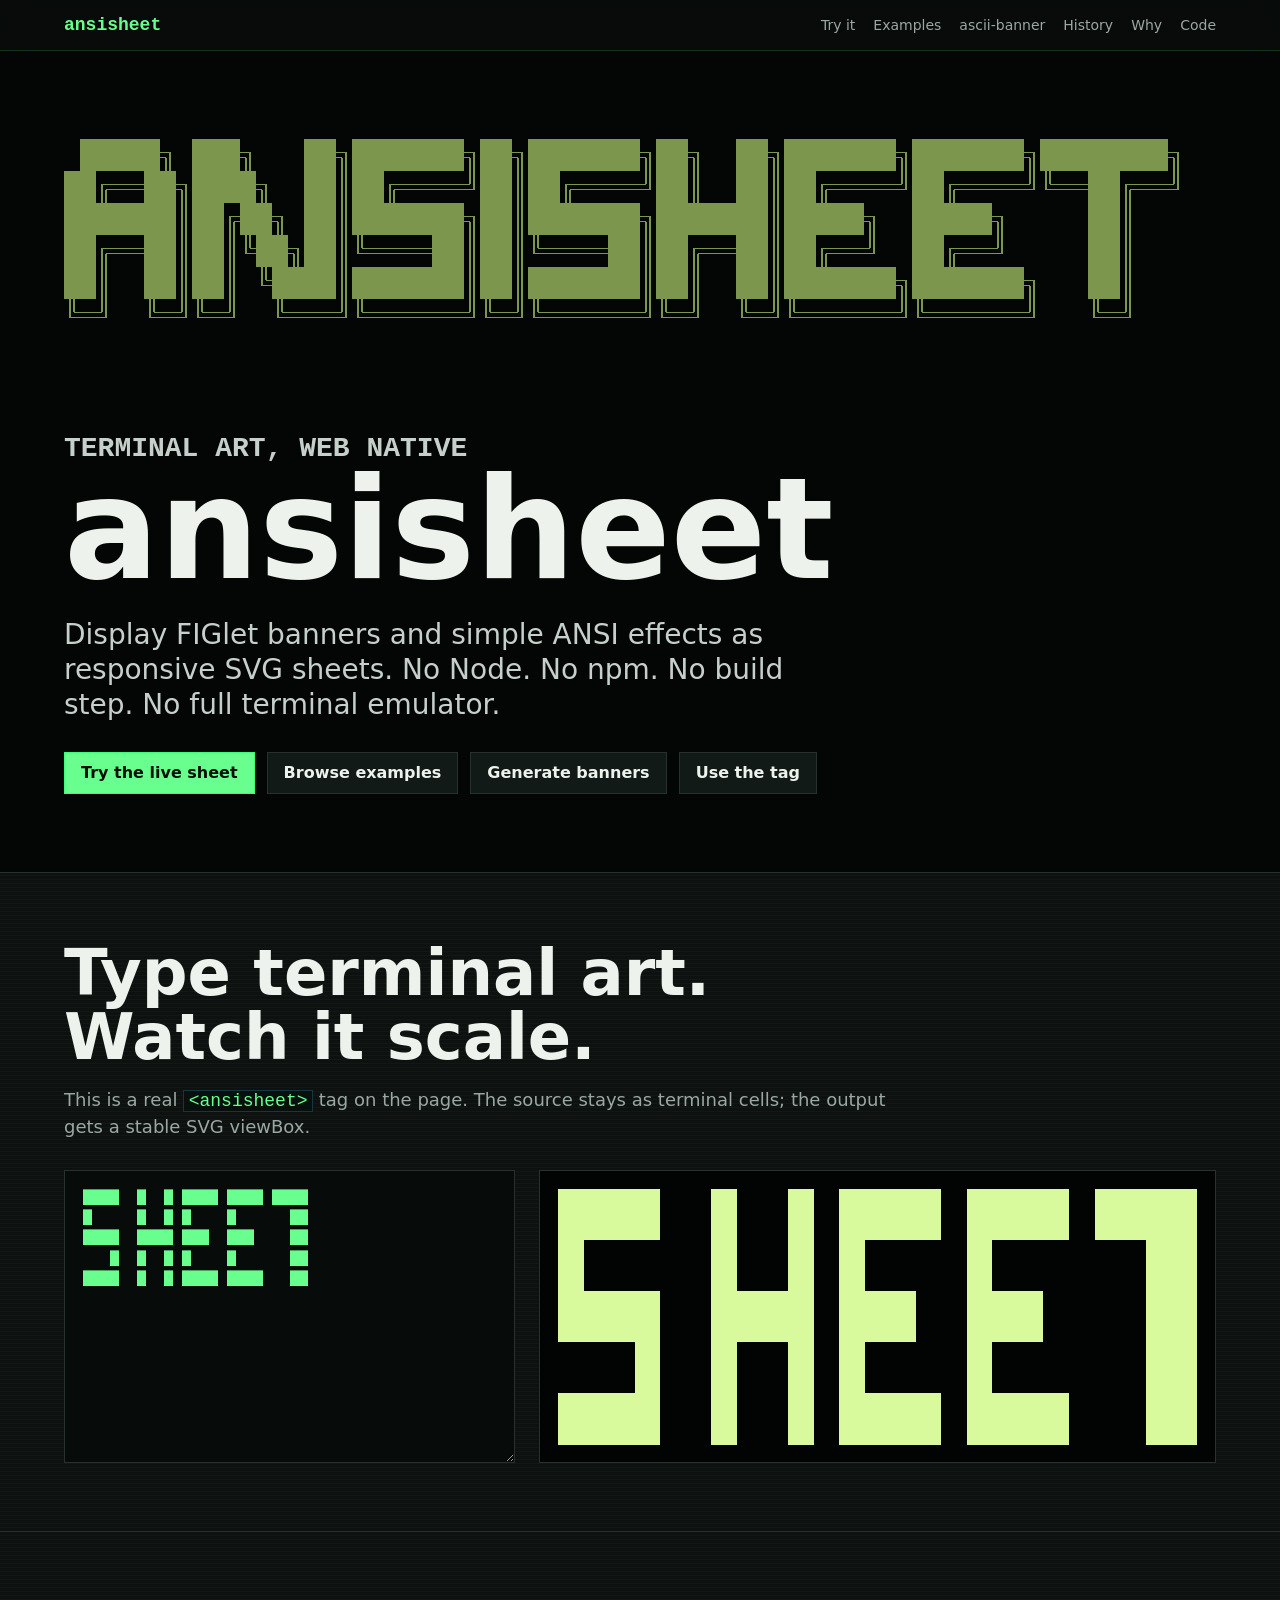
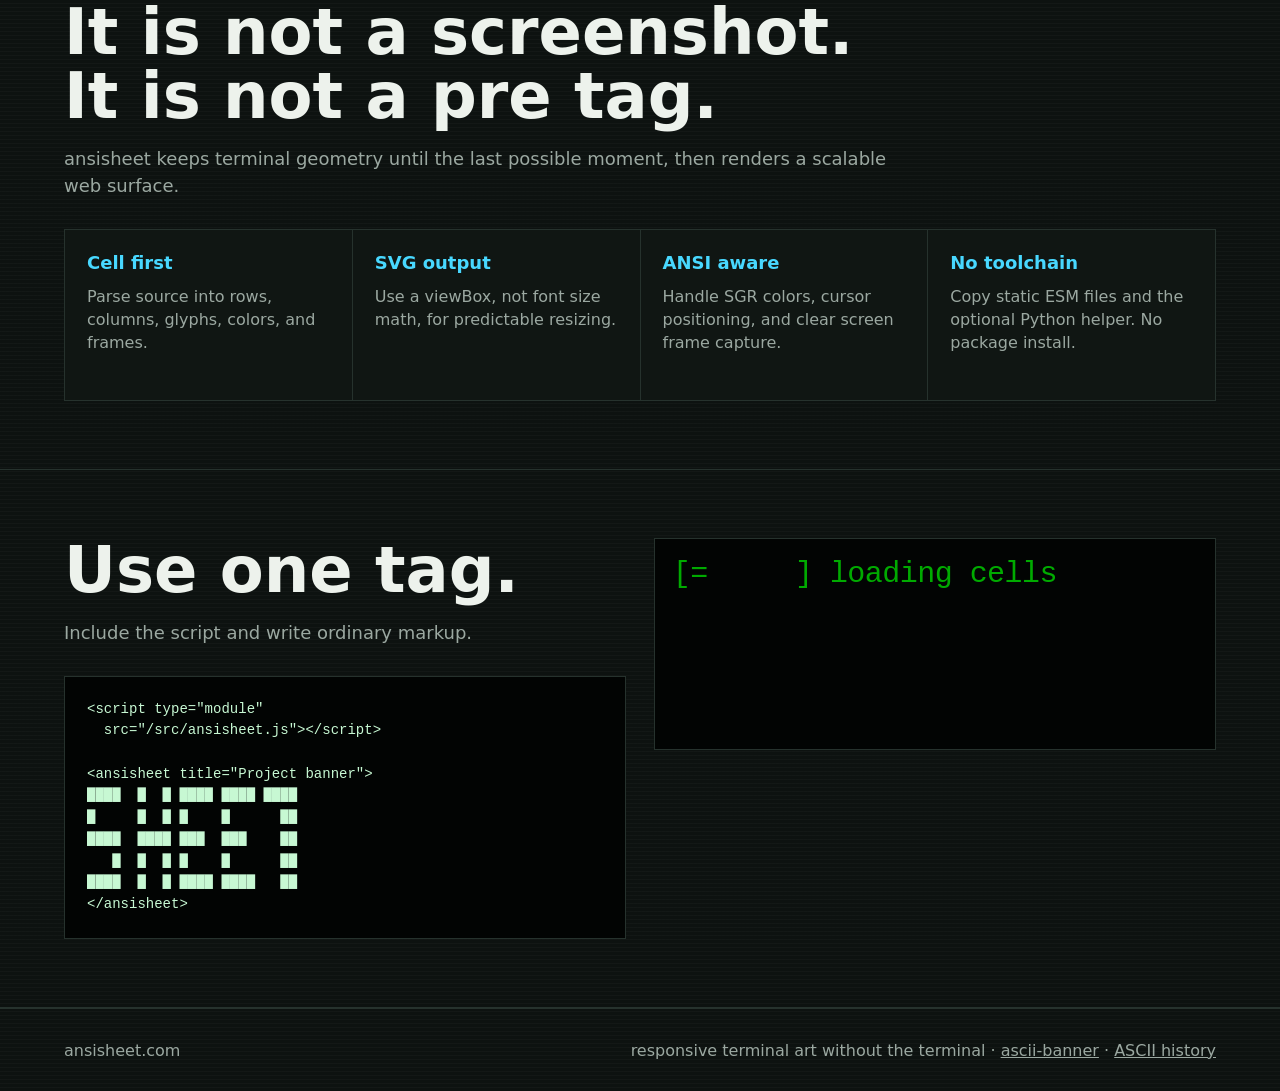
==== commit 9e290673: "Link related ASCII projects" ====
--- a/index.html
+++ b/index.html
@@ -8,6 +8,7 @@
       name="description"
       content="Responsive FIGlet and ANSI art rendering for modern websites. No Node, no npm, no build step."
     >
+    <link rel="stylesheet" href="./src/ansisheet-fallback.css">
     <script type="module" src="./src/ansisheet.js"></script>
     <style>
       :root {
@@ -337,6 +338,8 @@
       <nav aria-label="Primary">
         <a href="#try">Try it</a>
         <a href="/examples/">Examples</a>
+        <a href="https://ascii-banner.com">ascii-banner</a>
+        <a href="https://asciihistory.com">History</a>
         <a href="#why">Why</a>
         <a href="#code">Code</a>
       </nav>
@@ -362,6 +365,7 @@
           <div class="actions">
             <a class="button primary" href="#try">Try the live sheet</a>
             <a class="button" href="/examples/">Browse examples</a>
+            <a class="button" href="https://ascii-banner.com">Generate banners</a>
             <a class="button" href="#code">Use the tag</a>
           </div>
         </div>
@@ -442,7 +446,11 @@
 
     <footer>
       <span>ansisheet.com</span>
-      <span>responsive terminal art without the terminal</span>
+      <span>
+        responsive terminal art without the terminal ·
+        <a href="https://ascii-banner.com">ascii-banner</a> ·
+        <a href="https://asciihistory.com">ASCII history</a>
+      </span>
     </footer>
 
     <script type="module">
--- a/src/ansisheet-fallback.css
+++ b/src/ansisheet-fallback.css
@@ -0,0 +1,20 @@
+ansisheet {
+  box-sizing: border-box;
+  display: block;
+  max-inline-size: 100%;
+  overflow: auto;
+  color: var(--ansisheet-fallback-color, currentColor);
+  font: var(--ansisheet-fallback-font, 14px/1 ui-monospace, SFMono-Regular, Menlo, Monaco, Consolas, "Liberation Mono", "Courier New", monospace);
+  white-space: pre;
+}
+
+html:not(.ansisheet-ready) ansisheet {
+  padding: var(--ansisheet-padding, 0);
+  border-radius: var(--ansisheet-radius, 0);
+  background: var(--ansisheet-bg, transparent);
+}
+
+html.ansisheet-ready ansisheet {
+  overflow: visible;
+  white-space: normal;
+}
